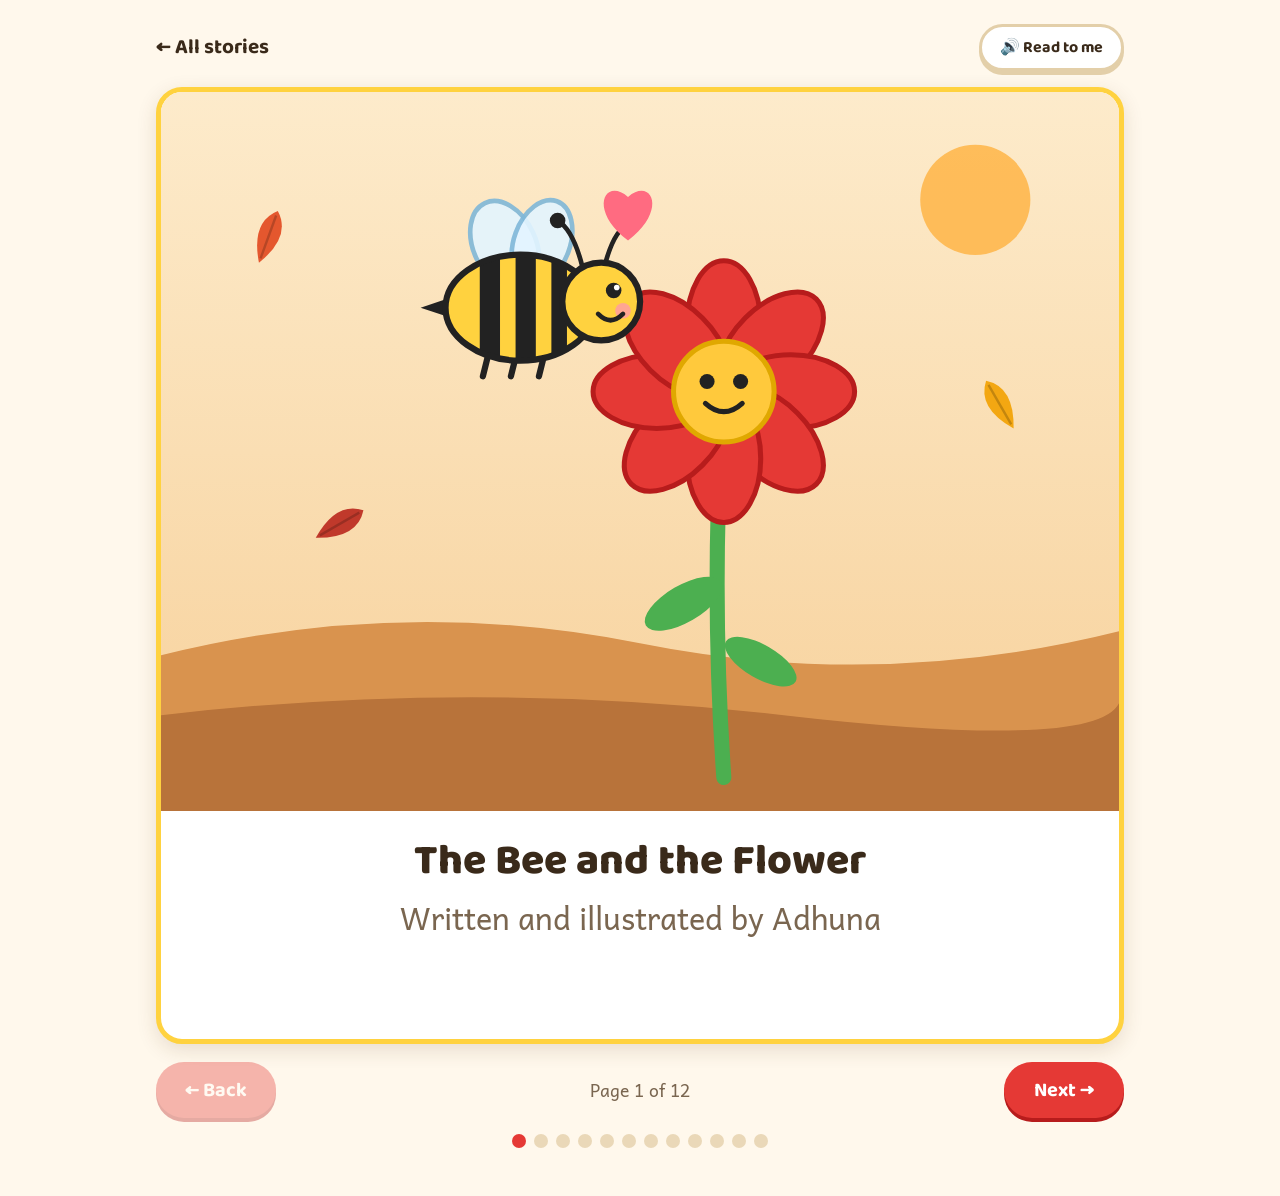
==== story.html @ ebe38bfc "Bookshelf site with first story: The Bee and the Flower Co-Authored-By: Claude Opus 5.5 <noreply@ant" ====
<!doctype html>
<html lang="en">
<head>
  <meta charset="utf-8">
  <meta name="viewport" content="width=device-width, initial-scale=1">
  <title>Story</title>
  <link rel="preconnect" href="https://fonts.googleapis.com">
  <link href="https://fonts.googleapis.com/css2?family=Andika:wght@400;700&family=Baloo+2:wght@600;800&display=swap" rel="stylesheet">
  <link rel="stylesheet" href="style.css">
</head>
<body>
  <main class="wrap">
    <div class="topbar">
      <a class="brand" href="index.html">← All stories</a>
      <button class="btn ghost small" id="read">🔊 Read to me</button>
    </div>

    <article class="reader" id="reader">
      <img id="pic" alt="">
      <div class="page-text" id="text" aria-live="polite"></div>
    </article>

    <nav class="controls">
      <button class="btn" id="back">← Back</button>
      <span class="count" id="count"></span>
      <button class="btn" id="next">Next →</button>
    </nav>
    <div class="dots" id="dots"></div>
    <div class="end" id="end">
      <button class="btn ghost" id="again">Read again</button>
      <a class="btn" href="index.html">More stories</a>
    </div>
  </main>

  <script src="stories.js"></script>
  <script>
    const params = new URLSearchParams(location.search);
    const story = window.STORIES.find(s => s.id === params.get("id")) || window.STORIES[0];
    const pages = story.pages;
    document.title = story.title;

    const $ = id => document.getElementById(id);
    const dots = pages.map((_, i) => {
      const d = document.createElement("button");
      d.className = "dot";
      d.setAttribute("aria-label", `Go to page ${i + 1}`);
      d.onclick = () => show(i);
      $("dots").appendChild(d);
      return d;
    });

    // Preload pictures so page turns feel instant.
    pages.forEach(p => { new Image().src = p.image; });

    let current = 0;

    function show(i) {
      current = Math.max(0, Math.min(pages.length - 1, i));
      const p = pages[current];
      speechSynthesis.cancel();
      $("pic").src = p.image;
      $("pic").alt = p.text.join(" ");
      const text = $("text");
      text.className = "page-text" + (p.cover ? " cover" : "");
      text.replaceChildren(...p.text.map(line => {
        const el = document.createElement("p");
        el.textContent = line;
        return el;
      }));
      $("count").textContent = `Page ${current + 1} of ${pages.length}`;
      $("back").disabled = current === 0;
      $("next").disabled = current === pages.length - 1;
      $("end").classList.toggle("show", current === pages.length - 1);
      dots.forEach((d, j) => d.classList.toggle("on", j === current));
      history.replaceState(null, "", `#${current + 1}`);
    }

    $("back").onclick = () => show(current - 1);
    $("next").onclick = () => show(current + 1);
    $("again").onclick = () => show(0);

    document.addEventListener("keydown", e => {
      if (e.key === "ArrowRight") show(current + 1);
      if (e.key === "ArrowLeft") show(current - 1);
    });

    let startX = null;
    $("reader").addEventListener("touchstart", e => { startX = e.touches[0].clientX; }, { passive: true });
    $("reader").addEventListener("touchend", e => {
      if (startX === null) return;
      const dx = e.changedTouches[0].clientX - startX;
      if (Math.abs(dx) > 50) show(current + (dx < 0 ? 1 : -1));
      startX = null;
    });

    $("read").onclick = () => {
      speechSynthesis.cancel();
      const u = new SpeechSynthesisUtterance(pages[current].text.join(" "));
      u.rate = 0.85;
      speechSynthesis.speak(u);
    };

    show((parseInt(location.hash.slice(1), 10) || 1) - 1);
  </script>
</body>
</html>
---- style.css ----
:root {
  --paper: #FFF8EC;
  --ink: #3A2A1A;
  --soft: #7A6650;
  --accent: #E53935;
  --accent-dark: #B71C1C;
  --honey: #FFD23F;
  --card: #FFFFFF;
  --shadow: 0 6px 20px rgba(90, 60, 20, .14);
}

* { box-sizing: border-box; }

body {
  margin: 0;
  background: var(--paper);
  color: var(--ink);
  font-family: "Andika", "Comic Sans MS", system-ui, sans-serif;
  -webkit-text-size-adjust: 100%;
}

h1, h2, .btn, .brand { font-family: "Baloo 2", "Andika", system-ui, sans-serif; }

.wrap { max-width: 1000px; margin: 0 auto; padding: 24px 16px 48px; }

/* Bookshelf */
.shelf-head { text-align: center; margin: 12px 0 28px; }
.shelf-head h1 { font-size: clamp(2rem, 6vw, 3.2rem); margin: 0; line-height: 1.1; }
.shelf-head p { color: var(--soft); font-size: 1.2rem; margin: 8px 0 0; }

.shelf { display: grid; grid-template-columns: repeat(auto-fill, minmax(260px, 1fr)); gap: 24px; }

.book {
  background: var(--card);
  border-radius: 22px;
  box-shadow: var(--shadow);
  overflow: hidden;
  display: flex;
  flex-direction: column;
  border: 4px solid var(--honey);
}
.book img { width: 100%; aspect-ratio: 4 / 3; object-fit: cover; display: block; background: #FDEBCB; }
.book-body { padding: 16px 18px 20px; display: flex; flex-direction: column; gap: 8px; flex: 1; }
.book h2 { margin: 0; font-size: 1.5rem; line-height: 1.15; }
.book .by { color: var(--soft); margin: 0; }
.book .blurb { margin: 0 0 8px; font-size: 1.05rem; flex: 1; }

.coming {
  border: 4px dashed #E9C99A;
  border-radius: 22px;
  display: grid;
  place-items: center;
  min-height: 260px;
  color: var(--soft);
  font-size: 1.2rem;
  text-align: center;
  padding: 24px;
}

/* Buttons */
.btn {
  appearance: none;
  border: none;
  border-radius: 999px;
  background: var(--accent);
  color: #fff;
  font-size: 1.25rem;
  font-weight: 700;
  padding: 12px 26px;
  cursor: pointer;
  text-decoration: none;
  text-align: center;
  box-shadow: 0 4px 0 var(--accent-dark);
  transition: transform .08s ease;
  min-height: 52px;
  display: inline-flex;
  align-items: center;
  justify-content: center;
  gap: 8px;
}
.btn:active { transform: translateY(3px); box-shadow: 0 1px 0 var(--accent-dark); }
.btn:disabled { opacity: .35; cursor: default; }
.btn.ghost { background: #fff; color: var(--ink); box-shadow: 0 4px 0 #E3CFA9; border: 3px solid #E3CFA9; }
.btn.small { font-size: 1rem; padding: 8px 18px; min-height: 44px; }

/* Reader */
.topbar { display: flex; justify-content: space-between; align-items: center; gap: 12px; margin-bottom: 16px; flex-wrap: wrap; }
.brand { font-size: 1.3rem; font-weight: 700; color: var(--ink); text-decoration: none; }

.reader {
  background: var(--card);
  border-radius: 26px;
  box-shadow: var(--shadow);
  overflow: hidden;
  border: 5px solid var(--honey);
  touch-action: pan-y;
}
.reader img { width: 100%; aspect-ratio: 4 / 3; display: block; background: #FDEBCB; }
.page-text {
  padding: 20px clamp(16px, 4vw, 40px) 24px;
  font-size: clamp(1.3rem, 3.4vw, 1.9rem);
  line-height: 1.45;
  min-height: 7.5em;
}
.page-text p { margin: 0 0 4px; }
.page-text.cover { text-align: center; }
.page-text.cover p:first-child { font-family: "Baloo 2", sans-serif; font-weight: 800; font-size: 1.4em; }
.page-text.cover p + p { color: var(--soft); }

.controls { display: flex; justify-content: space-between; align-items: center; gap: 12px; margin-top: 18px; }
.controls .btn { min-width: 120px; }
.count { color: var(--soft); font-size: 1.1rem; text-align: center; }

.dots { display: flex; justify-content: center; flex-wrap: wrap; gap: 8px; margin-top: 16px; }
.dot { width: 14px; height: 14px; border-radius: 50%; border: none; background: #EAD8B8; padding: 0; cursor: pointer; }
.dot.on { background: var(--accent); }

.end { display: none; justify-content: center; gap: 12px; flex-wrap: wrap; margin-top: 18px; }
.end.show { display: flex; }

@media (max-width: 520px) {
  .controls .btn { min-width: 0; padding: 12px 18px; }
}
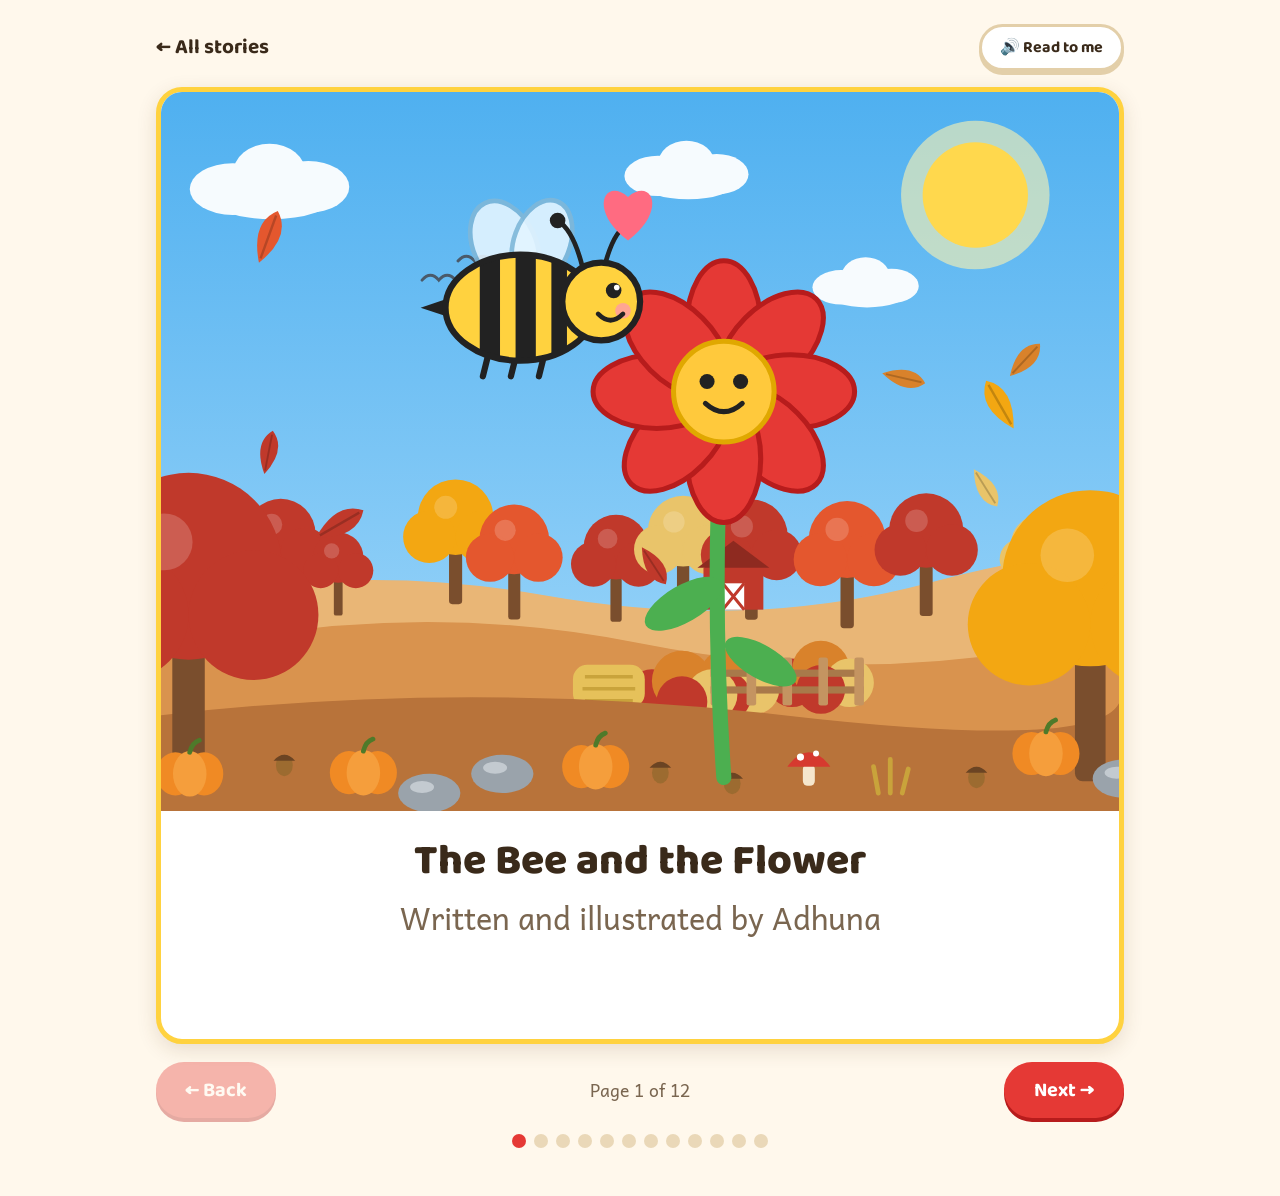
==== commit 705d0775: "Add second story: The Big Sleepover 13 pages with placeholder art: an indoor room whose window shows" ====
--- a/story.html
+++ b/story.html
@@ -32,7 +32,7 @@
     </div>
   </main>
 
-  <script src="stories.js"></script>
+  <script src="stories.js?v=2"></script>
   <script>
     const params = new URLSearchParams(location.search);
     const story = window.STORIES.find(s => s.id === params.get("id")) || window.STORIES[0];
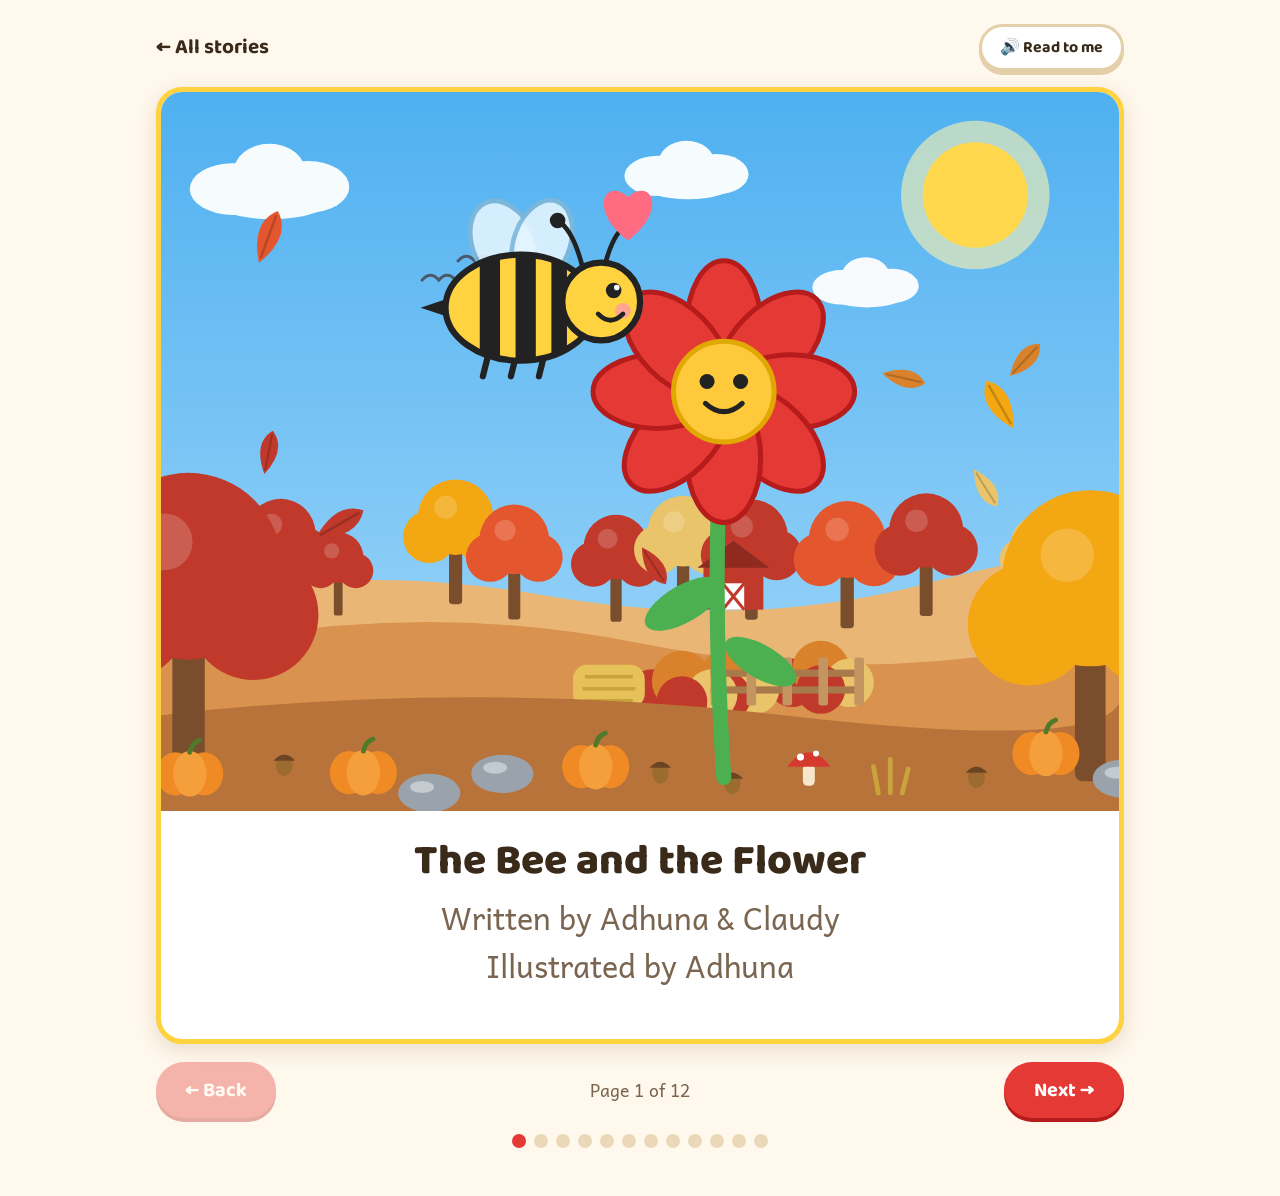
==== commit 29843131: "Credit the bee story to Adhuna & Claudy Co-Authored-By: Claude Opus 5.5 <noreply@anthropic.com>" ====
--- a/story.html
+++ b/story.html
@@ -32,7 +32,7 @@
     </div>
   </main>
 
-  <script src="stories.js?v=2"></script>
+  <script src="stories.js?v=4"></script>
   <script>
     const params = new URLSearchParams(location.search);
     const story = window.STORIES.find(s => s.id === params.get("id")) || window.STORIES[0];
